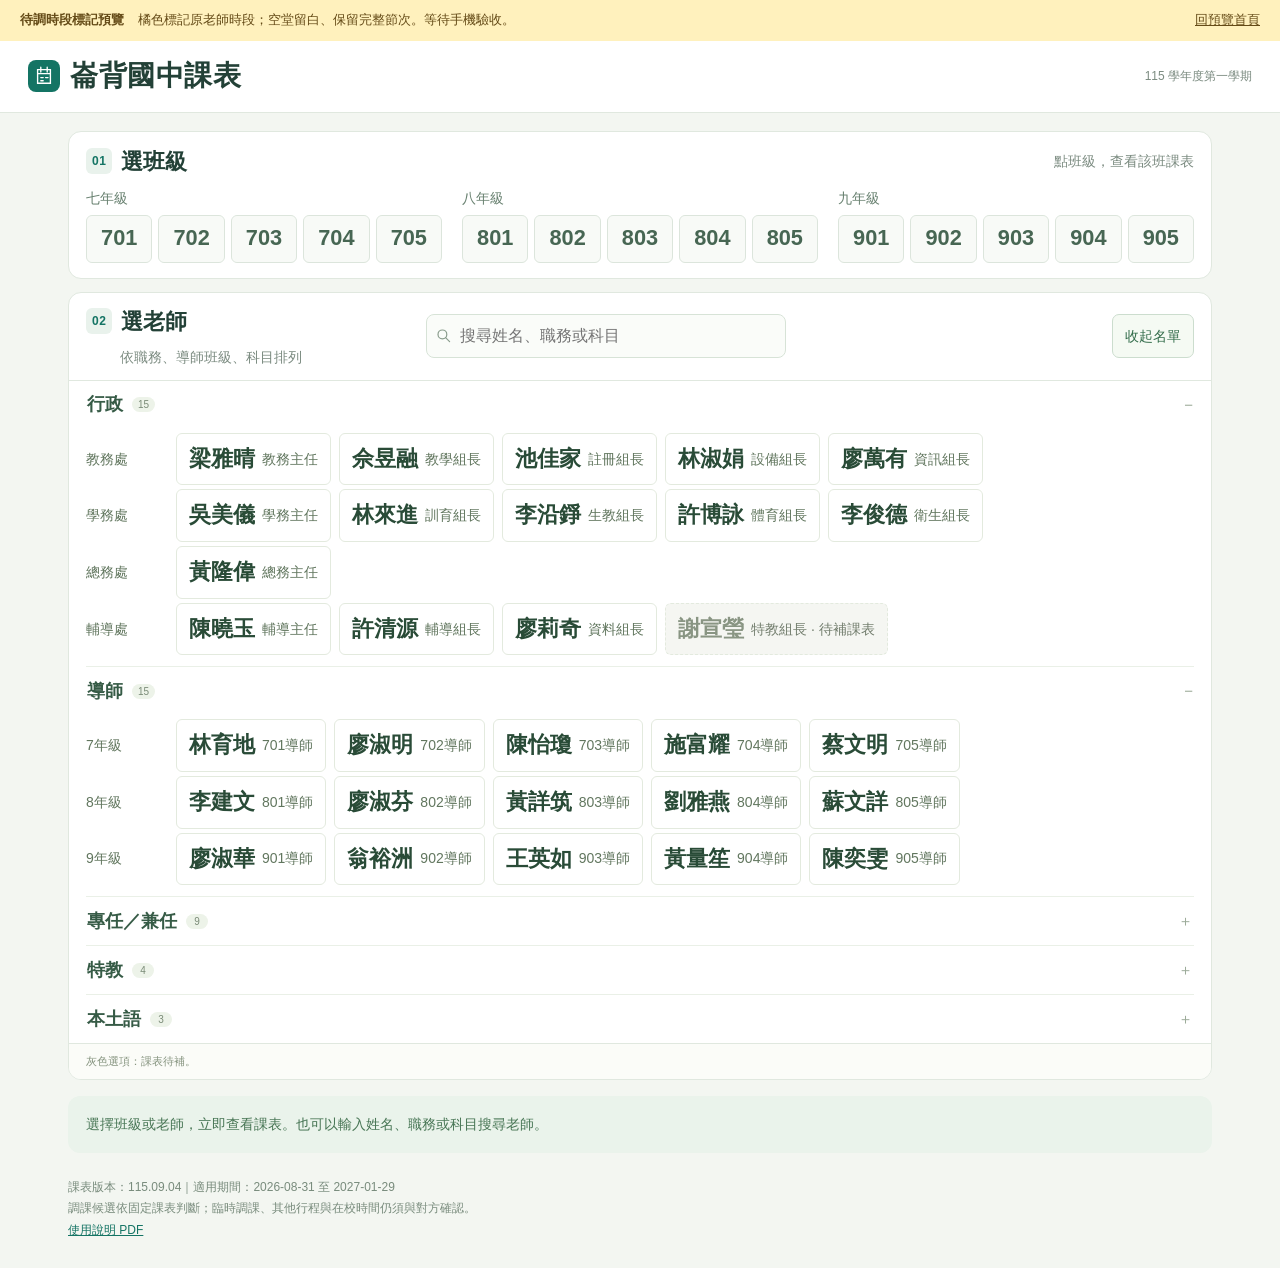
==== lunbei-timetable/index.html @ 3bd7e28e "Preview original lesson markers and blank timetable slots" ====
<!doctype html>
<html lang="zh-Hant">
<head>
<meta charset="utf-8">
<meta name="viewport" content="width=device-width,initial-scale=1">
<meta name="description" content="崙背國中教師與班級課表查詢。手機單日與整週模式，並提供同班無衝堂的直接調課候選。">
<meta name="theme-color" content="#147464">
<title>預覽｜崙背國中課表</title>
<meta name="robots" content="noindex,nofollow">
<style>.preview-notice{padding:10px 20px;background:#fff1bd;color:#654b17;font:13px/1.6 -apple-system,BlinkMacSystemFont,"PingFang TC",sans-serif;display:flex;flex-wrap:wrap;gap:4px 14px;align-items:center}.preview-notice strong{font-size:13px}.preview-notice a{color:#654b17;margin-left:auto;white-space:nowrap}</style>
<link rel="icon" href="favicon.svg" type="image/svg+xml">
<link rel="stylesheet" href="style.css?v=20261104-type1">
<link rel="stylesheet" href="flow.css?v=20261104-marker1">
<link rel="stylesheet" href="candidate-preview.css?v=20261104-marker1">
<script defer src="config.js?v=20261104-marker1"></script>
<script defer src="selection-data.js?v=20261104-role1"></script>
<script defer src="timetable-data.js"></script>
<script defer src="menu.js"></script>
<script defer src="timetable-engine.js"></script>
<script defer src="candidate-preview.js?v=20261104-marker1"></script>
<script defer src="app.js?v=20261104-marker1"></script>
</head><body>
<aside class="preview-notice" aria-label="預覽版本說明"><strong>待調時段標記預覽</strong><span>橘色標記原老師時段；空堂留白、保留完整節次。等待手機驗收。</span><a href="../">回預覽首頁</a></aside>
<header><div class="brand"><svg viewBox="0 0 40 40" fill="none" aria-hidden="true"><rect width="40" height="40" rx="10" fill="#147464"/><path d="M12 12h16v17H12zM12 17h16M16 9v6M24 9v6M16 22h3M22 22h3M16 26h3" stroke="white" stroke-width="1.7" stroke-linecap="round"/></svg>崙背國中課表</div><span class="semester" id="semester">115 學年度第一學期</span></header>
<main><section class="panel" aria-label="班級選單"><div class="panel-title"><div class="title"><span class="step">01</span>選班級</div><span class="hint">點班級，查看該班課表</span></div><div class="classes" id="classes"></div></section>
<section class="panel teacher-panel" aria-label="教師選單"><div class="teacher-head"><div><div class="title"><span class="step">02</span>選老師<span class="hint">依職務、導師班級、科目排列</span></div></div><div class="search"><svg viewBox="0 0 20 20" fill="none" aria-hidden="true"><circle cx="8" cy="8" r="5.5" stroke-width="1.5"/><path d="m12 12 5 5" stroke-width="1.5" stroke-linecap="round"/></svg><input id="teacher-search" type="search" aria-label="搜尋教師姓名或職務" placeholder="搜尋姓名、職務或科目"></div></div><div class="teacher-sections" id="teacher-sections"></div><div class="no-results" role="status">找不到符合的老師，請試試姓名或職務。</div><div class="teacher-footer">灰色選項：課表待補。</div></section>
<section class="empty-state" id="empty-state">選擇班級或老師，立即查看課表。也可以輸入姓名、職務或科目搜尋老師。</section></main>
<footer class="site-footer"><div id="data-version">課表版本：115.09.04</div><div>調課候選依固定課表判斷；臨時調課、其他行程與在校時間仍須與對方確認。</div><a id="manual-link" href="user-manual.pdf" target="_blank" rel="noopener">使用說明 PDF</a></footer><noscript>請啟用瀏覽器的 JavaScript，才能查詢課表。</noscript></body></html>
---- lunbei-timetable/style.css ----
:root{--ink:#234137;--muted:#7b8b80;--green:#147464;--line:#e0e8df;--bg:#f3f6f1}*{box-sizing:border-box}body{margin:0;font:15px/1.5 -apple-system,BlinkMacSystemFont,"PingFang TC",sans-serif;background:var(--bg);color:var(--ink)}button,input{font:inherit}button{cursor:pointer}button:focus-visible,input:focus-visible,summary:focus-visible{outline:3px solid #69ae99;outline-offset:2px}header{height:59px;border-bottom:1px solid var(--line);background:white;padding:0 28px;display:flex;align-items:center;justify-content:space-between}.brand{display:flex;align-items:center;gap:10px;font-size:20px;font-weight:650;letter-spacing:.5px}.brand svg{width:32px;height:32px}.semester{font-size:12px;color:var(--muted)}main{padding:18px 28px 16px}.panel{background:white;border:1px solid var(--line);border-radius:13px;overflow:hidden}.panel-title{display:flex;justify-content:space-between;align-items:center;padding:13px 17px 10px;gap:12px}.title{display:flex;align-items:center;gap:9px;font-size:17px;font-weight:600}.step{font-size:11px;color:var(--green);background:#e9f2ec;border-radius:6px;padding:4px 6px;letter-spacing:.5px}.hint{font-size:12px;color:var(--muted)}.classes{display:flex;gap:23px;padding:0 17px 15px}.class-group{flex:1;display:flex;align-items:center;gap:10px}.class-label{font-size:12px;color:#688170;white-space:nowrap}.class-buttons{display:flex;flex:1;gap:5px}.class-button{border:1px solid #dce5dc;border-radius:6px;background:#f8faf7;color:#476653;font-size:14px;height:34px;flex:1;min-width:0}.class-button:hover,.teacher-button:hover{border-color:#89b6a2;background:#f0f7f1}.class-button.active,.teacher-button.active{background:var(--green);border-color:var(--green);color:white}.teacher-panel{margin-top:13px}.teacher-head{padding:12px 17px;display:flex;justify-content:space-between;align-items:center;border-bottom:1px solid var(--line);gap:14px}.teacher-head .hint{font-size:11px;margin-left:7px}.search{position:relative;width:260px}.search input{width:100%;height:36px;border:1px solid #d7e3d7;border-radius:8px;background:#fafcf9;padding:8px 10px 8px 33px;font-size:13px}.search svg{position:absolute;left:10px;top:10px;width:16px;height:16px;stroke:#899c8c}.teacher-sections{padding:0 17px}.group{border-bottom:1px solid #eaf0e7}.group:last-child{border-bottom:0}.group summary{cursor:pointer;list-style:none;display:flex;justify-content:space-between;align-items:center;padding:8px 1px;color:#365b46;font-size:13px;font-weight:600;min-height:35px}.group summary::-webkit-details-marker{display:none}.summary-left{display:flex;align-items:center;gap:9px}.subject-summary{display:block}.subject-summary>.summary-line{display:flex;align-items:center;gap:9px}.subject-summary small{display:block;font-size:10px;font-weight:400;color:#8c9a82;margin-top:4px;line-height:1.6}.count{background:#edf3e9;border-radius:15px;min-width:22px;padding:0 6px;font-size:10px;color:#7a8b77;font-weight:400;text-align:center}.group summary:after{content:'＋';color:#9baa98;font-size:15px;font-weight:400}.group[open] summary:after{content:'−'}.group-body{padding:0 0 7px}.teacher-row{display:flex;gap:10px;align-items:center;margin:4px 0;min-height:33px}.row-label{width:63px;flex-shrink:0;color:#8b9b89;font-size:11px}.people{display:flex;gap:6px;flex-wrap:wrap}.teacher-button{display:flex;align-items:center;gap:7px;min-height:32px;padding:5px 9px;border:1px solid #e3eade;border-radius:6px;background:#fff;color:#294b37;white-space:nowrap}.name{font-size:14px;font-weight:500}.role{font-size:10px;color:#91a18b}.active .role{color:#c9e7d7}.teacher-button.missing{color:#899583;background:#f5f6f2;border-style:dashed;cursor:not-allowed}.teacher-button.missing .role{color:#9da795}.subject-order{font-size:10px;color:#85937e;margin:0 1px 7px;line-height:1.6}.mini-note{font-size:11px;color:#9b8c67;background:#fbf8ef;border-radius:6px;padding:7px 9px;margin:4px 0 7px}.teacher-footer{border-top:1px solid var(--line);padding:9px 17px;font-size:11px;color:#879580;background:#fbfcf8}.result{display:flex;justify-content:space-between;align-items:center;margin-top:13px;border-radius:10px;padding:12px 16px;background:#e7f1e8;color:#426d50;font-size:13px}.result strong{font-size:15px;color:#2c6548}.preview-label{font-size:11px;color:#8a9885}.no-results{display:none;font-size:14px;padding:18px;color:var(--muted)}[hidden]{display:none!important}
@media(max-width:650px){header{height:62px;padding:0 18px}.brand{font-size:19px}.brand svg{width:29px}.semester{display:none}main{padding:16px}.panel-title{padding:13px 13px 9px}.title{font-size:17px}.panel-title .hint{font-size:10px}.classes{display:block;padding:0 13px 13px}.class-group{gap:8px;margin-top:8px}.class-label{font-size:11px;width:36px}.class-buttons{gap:5px}.class-button{height:36px;font-size:14px}.teacher-head{display:block;padding:13px}.teacher-head .hint{display:block;margin:2px 0 0 34px;font-size:10px}.search{width:100%;margin-top:12px}.search input{height:39px;font-size:14px}.search svg{top:12px}.teacher-sections{padding:0 13px}.group summary{min-height:47px;font-size:14px}.group-body{padding-bottom:8px}.teacher-row{display:block;margin:8px 0}.row-label{display:block;width:auto;margin-bottom:5px;font-size:11px}.people{gap:6px;display:grid;grid-template-columns:repeat(2,minmax(0,1fr))}.teacher-button{padding:8px 9px;min-height:45px;display:block;text-align:left}.name{display:block;font-size:14px}.role{display:block;font-size:10px;margin-top:2px}.subject-order{font-size:10px;margin-bottom:10px}.teacher-footer{padding:10px 13px;font-size:10px}.result{display:block;padding:12px 14px;font-size:12px}.result strong{display:block;margin-top:3px}.preview-label{display:block;font-size:10px;margin-top:5px}.mini-note{font-size:10px}}

.site-footer{max-width:1200px;margin:8px auto 26px;padding:0 28px;color:#788b7c;font-size:12px;line-height:1.8}.site-footer a{color:#147464}.empty-state{margin-top:16px;padding:18px;background:#eaf3eb;border-radius:12px;color:#487655;font-size:14px}main{max-width:1200px;margin:auto}header{gap:16px}.brand{white-space:nowrap}@media(max-width:650px){.site-footer{padding:0 16px}.brand{font-size:19px}}

/* Keep names readable on small screens; make room by reflowing controls. */
:root {
  --font-name: clamp(1.25rem, 1.2rem + .2vw, 1.375rem);
  --font-section: clamp(1.25rem, 1.15rem + .3vw, 1.375rem);
}
header { height: auto; min-height: 72px; padding-block: 12px; flex-wrap: wrap; }
.brand { font-size: clamp(1.5rem, 1.35rem + .6vw, 1.75rem); white-space: normal; }
.brand svg { flex-shrink: 0; }
.title { font-size: var(--font-section); flex-wrap: wrap; }
.panel-title { flex-wrap: wrap; gap: 6px 12px; }
.hint, .panel-title .hint { font-size: .875rem; }
.step { font-size: .75rem; }
.classes { display: grid; grid-template-columns: repeat(3, minmax(0, 1fr)); gap: 20px; }
.class-group { display: block; min-width: 0; }
.class-label { display: block; width: auto; margin-bottom: 6px; font-size: .875rem; }
.class-buttons { display: grid; grid-template-columns: repeat(auto-fit, minmax(min(100%, 2.75rem), 1fr)); gap: 6px; }
.class-button { font-size: var(--font-name); font-weight: 600; height: auto; min-height: 48px; padding: 6px 2px; }
.teacher-head { flex-wrap: wrap; }
.teacher-head > div:first-child { min-width: 0; }
.teacher-head .hint { flex-basis: 100%; margin: 0 0 0 34px; font-size: .875rem; font-weight: 400; }
.search { flex: 1 1 240px; max-width: 360px; }
.search input { min-height: 44px; height: auto; font-size: 1rem; }
.search svg { top: 14px; }
.group summary { font-size: 1.125rem; min-height: 48px; }
.row-label { width: 80px; font-size: .875rem; color: #61765e; }
.people { min-width: 0; flex: 1; gap: 8px; }
.teacher-button { min-width: 0; max-width: 100%; min-height: 48px; padding: 9px 12px; flex-wrap: wrap; white-space: normal; text-align: left; }
.name { font-size: var(--font-name); font-weight: 600; overflow-wrap: anywhere; }
.role { font-size: .875rem; color: #61765e; overflow-wrap: anywhere; }
.teacher-button.missing .role { color: #737e6e; }
@media (max-width: 999px) {
  .classes { grid-template-columns: minmax(0, 1fr); gap: 10px; }
}
@media (max-width: 650px) {
  .class-group { margin-top: 0; }
  .class-label { width: auto; }
  .teacher-head > div:first-child { flex: 1 1 150px; }
  .teacher-head .hint { margin-left: 0; }
  .search { max-width: none; margin-top: 0; }
  .row-label { width: auto; }
  .people { grid-template-columns: repeat(auto-fit, minmax(min(100%, 7rem), 1fr)); }
  .teacher-button { display: block; min-height: 76px; padding: 9px 10px; }
}
---- lunbei-timetable/flow.css ----
.teacher-toggle{margin-left:auto;padding:6px 12px;border:1px solid #ccddce;border-radius:7px;background:#f5faf3;color:#356e4c;white-space:nowrap;font-size:12px}.teacher-panel.collapsed #teacher-sections,.teacher-panel.collapsed .teacher-footer,.teacher-panel.collapsed .search,.teacher-panel.collapsed .teacher-head .hint{display:none}.teacher-panel.collapsed .teacher-head{border-bottom:0}.teacher-panel.collapsed .teacher-head:after{content:attr(data-selected);font-size:13px;color:#547c5c}.teacher-panel.collapsed .teacher-toggle{order:3}.result{display:none}
#schedule{margin-top:16px;scroll-margin-top:16px;background:#fff;border:1px solid var(--line);border-radius:13px;padding:18px}.schedule-head{display:flex;justify-content:space-between;align-items:flex-start;gap:12px}.schedule-head h2{margin:0;font-size:23px;line-height:1.35}.schedule-meta{font-size:11px;color:#8a9b87;margin:4px 0 0}.schedule-actions{display:flex;gap:6px}.schedule-actions button{border:1px solid #dae6d7;border-radius:7px;padding:7px 11px;font-size:12px;color:#4b7755;background:#fafcf8;white-space:nowrap}.schedule-helper{margin:14px 0 9px;font-size:12px;color:#73886f}.mode-controls{display:none}.week-table{border-collapse:separate;border-spacing:0;table-layout:fixed;width:100%;border:1px solid #e3ebdf;border-radius:8px;overflow:hidden}.week-table th{font-size:12px;font-weight:500;background:#f7faf4;color:#758b70;height:30px}.week-table th:first-child{width:60px}.week-table td{vertical-align:middle;border-top:1px solid #edf1e8;border-left:1px solid #edf1e8;padding:3px;height:46px}.week-table td:first-child{border-left:0;text-align:center;background:#fcfdf9;font-size:12px;color:#607f5b}.period-time{display:block;font-size:9px;color:#92a18b}.lesson-cell{width:100%;height:100%;min-height:38px;border:0;border-radius:5px;padding:4px 7px;background:#edf4fc;text-align:left;color:#3f6588;line-height:1.3}.lesson-cell strong{font-size:14px;font-weight:550;display:block}.lesson-cell small{display:block;font-size:11px;margin-top:2px;color:#718ba0}.lesson-cell:hover,.lesson-cell:focus-visible{background:#dfebf8}.lesson-cell.selected{background:#147464;color:white}.lesson-cell.selected small{color:#c4e5d6}.no-class{font-size:10px;color:#bac5b4;display:block;text-align:center}.lunch-row td{height:19px!important;min-height:0;padding:0;text-align:center!important;font-size:9px!important;background:#f6f8f0!important;color:#9cab91!important;letter-spacing:2px}.schedule-footer{font-size:11px;color:#94a18b;margin:10px 0 0}.weekday-buttons,.schedule-day{display:none}.candidate-panel{margin-top:16px;border:1px solid #cfe0cc;background:#f5faf2;border-radius:11px;padding:16px}.candidate-header{display:flex;justify-content:space-between;gap:10px}.candidate-header h3{margin:0;font-size:18px}.candidate-header button{border:0;background:none;color:#67895f;font-size:18px;min-width:32px}.selected-lesson{color:#68845d;font-size:12px;margin:5px 0 12px}.candidate-list{display:grid;grid-template-columns:repeat(3,minmax(0,1fr));gap:9px}.candidate-item{padding:12px;background:white;border:1px solid #dde8d6;border-radius:8px;font-size:13px}.candidate-item strong{display:block;font-size:14px;margin-bottom:4px}.candidate-item small{color:#8ba07f}.candidate-disclaimer{font-size:11px;color:#8a8f70;margin:12px 0 0}.candidate-empty{font-size:13px;color:#718761;line-height:1.7}
@media(max-width:650px){.teacher-head{display:flex;flex-wrap:wrap;align-items:center}.teacher-head>.search{flex-basis:100%}.teacher-panel.collapsed .teacher-head{padding:12px 13px}.teacher-panel.collapsed .teacher-head:after{display:none}.teacher-toggle{font-size:12px}.teacher-panel.collapsed{margin-top:10px}#schedule{padding:16px 12px;scroll-margin-top:12px}.schedule-head{display:block}.schedule-head h2{font-size:23px}.schedule-actions{margin-top:12px}.schedule-actions button{flex:1;min-height:36px}.schedule-meta{font-size:11px}.mode-controls{display:flex;gap:4px;padding:4px;margin:16px 0 12px;background:#eaf1e7;border-radius:9px}.mode-controls button{flex:1;min-height:35px;border:0;border-radius:6px;background:transparent;color:#6f8766;font-size:13px}.mode-controls button[aria-pressed=true]{background:#fff;color:#147464;box-shadow:0 1px 4px #24401812;font-weight:600}.schedule-helper{font-size:11px;margin-top:10px}.week-table th:first-child{width:33px}.week-table th{font-size:10px}.week-table td{height:50px;padding:2px}.lesson-cell{padding:3px 1px;text-align:center;min-height:44px}.lesson-cell strong{font-size:10px;overflow-wrap:anywhere}.lesson-cell small{font-size:10px}.period-time{font-size:8px}.no-class{font-size:9px}#schedule[data-mode=day] .week-table{display:none}#schedule[data-mode=day] .weekday-buttons{display:flex;gap:6px;margin:0 0 12px}#schedule[data-mode=day] .schedule-day{display:block}.weekday-buttons button{flex:1;border:1px solid #dbe6d5;border-radius:7px;background:white;padding:8px 0;color:#7d9473;font-size:13px}.weekday-buttons button[aria-pressed=true]{background:#147464;color:white;border-color:#147464}.day-slot{display:flex;gap:10px;align-items:center;margin:9px 0;min-height:62px}.day-slot-time{flex:0 0 47px;text-align:center;font-size:12px;color:#69815e}.day-slot-time small{display:block;font-size:9px;color:#a0ae94}.day-slot .lesson-cell{flex:1;min-height:62px;text-align:left;padding:10px 13px;border:1px solid #d7e6ef;border-radius:9px}.day-slot .lesson-cell strong{font-size:16px}.day-slot .lesson-cell small{font-size:12px}.day-empty{flex:1;border:1px dashed #dfe7d7;border-radius:9px;padding:15px;color:#a7b39d;font-size:12px}.candidate-list{grid-template-columns:1fr}.candidate-panel{padding:13px}.candidate-header h3{font-size:17px}.candidate-item strong{font-size:15px}}
@media(prefers-reduced-motion:reduce){html{scroll-behavior:auto}}

#schedule:focus{outline:none}

.schedule-actions{flex-wrap:wrap}.schedule-actions [data-return-class],.quick-nav [data-return-class]{background:#e7f3ed;border-color:#8ebca9;color:#165f4e;font-weight:600}.lesson-summary{display:flex;align-items:center;justify-content:space-between;gap:10px;margin-top:14px;padding:10px 12px;border:1px solid #cfe0d8;border-radius:8px;background:#f0f7f3}.lesson-summary p{margin:0;font-size:12px;color:#35634b}.lesson-summary button{flex-shrink:0;border:1px solid #a3c5b8;border-radius:6px;background:#fff;color:#165f4e;padding:8px 10px;font-size:12px;min-height:40px}.candidate-panel:focus{outline:none}.lesson-cell[aria-current=true]{box-shadow:inset 0 0 0 2px #095e50}
@media(max-width:650px){.schedule-actions [data-return-class]{flex-basis:100%}.lesson-summary{display:block}.lesson-summary button{margin-top:8px;width:100%}.quick-nav.has-class-origin{display:grid;grid-template-columns:repeat(2,minmax(0,1fr))}body.has-quick-nav.has-class-origin{padding-bottom:calc(138px + env(safe-area-inset-bottom))}}

.schedule-head h2{display:inline}.schedule-status{display:inline-block;vertical-align:middle;margin:0 0 3px 9px;padding:3px 8px;border-radius:20px;background:#fbefd7;color:#87601f;font-size:11px;white-space:nowrap}.schedule-notice{margin:12px 0 0;padding:9px 11px;border:1px solid #eddfbe;border-radius:8px;background:#fffbf2;color:#836e41;font-size:12px;line-height:1.6}.unknown-class{display:block;text-align:center;color:#8d897d;font-size:11px}.partial-lesson{cursor:default}.partial-lesson:hover{background:#edf4fc}@media(max-width:650px){.schedule-status{font-size:10px}.schedule-notice{font-size:11px}.unknown-class{font-size:10px}}

/* Blank daily cells retain their full slot height, without placeholder text. */
.day-empty { min-height: 62px; }
/* Keep navigation reachable below long timetable and candidate lists. */
.quick-nav{position:fixed;z-index:20;right:24px;bottom:16px;display:flex;gap:6px;padding:8px;border:1px solid var(--line);border-radius:12px;background:#fff;box-shadow:0 4px 24px #23413726}.quick-nav button{min-height:44px;padding:10px 14px;border:1px solid #d9e5d9;border-radius:8px;background:#f6faf4;color:#35634b;font-size:14px;white-space:nowrap}.quick-nav button[data-quick=teacher]{background:var(--green);border-color:var(--green);color:#fff;font-weight:600}body.has-quick-nav{padding-bottom:88px}
@media(max-width:650px){.quick-nav{left:0;right:0;bottom:0;padding:9px 12px calc(9px + env(safe-area-inset-bottom));border-radius:0;border-width:1px 0 0;gap:6px}.quick-nav button{flex:1;min-width:0;padding:10px 6px;font-size:13px}body.has-quick-nav{padding-bottom:calc(82px + env(safe-area-inset-bottom))}}

/* Larger labels and daily lessons; the dense weekly grid keeps its sizing. */
.schedule-head h2 { font-size: clamp(1.625rem, 1.5rem + .4vw, 1.875rem); overflow-wrap: anywhere; }
.teacher-toggle { font-size: .875rem; min-height: 44px; }
.teacher-panel.collapsed .teacher-head:after { font-size: 1rem; }
.schedule-actions button { font-size: 1rem; min-height: 44px; white-space: normal; }
.mode-controls button, .weekday-buttons button { font-size: 1rem; min-height: 44px; }
.quick-nav button { font-size: .9375rem; white-space: normal; }
body.has-quick-nav { padding-bottom: calc(4.5rem + 16px); }
@media (max-width: 650px) {
  .teacher-head > .search { order: 3; }
  .teacher-toggle { order: 2; }
  .day-slot .lesson-cell { min-width: 0; min-height: 74px; line-height: 1.45; }
  .day-slot .lesson-cell strong { font-size: 1.125rem; }
  .day-slot .lesson-cell small { font-size: 1rem; overflow-wrap: anywhere; }
  .day-slot-time { flex-basis: 52px; font-size: .875rem; }
  .day-slot-time small { font-size: .75rem; }
  .weekday-buttons { flex-wrap: wrap; }
  .weekday-buttons button { min-width: 2.5rem; }
  .quick-nav button { padding-inline: 4px; }
  body.has-quick-nav { padding-bottom: calc(5.5rem + env(safe-area-inset-bottom)); }
  body.has-quick-nav.has-class-origin { padding-bottom: calc(9rem + env(safe-area-inset-bottom)); }
}
---- lunbei-timetable/candidate-preview.css ----
.candidate-list { grid-template-columns: minmax(0, 1fr); gap: 12px; overflow-anchor: none; }
.candidate-item { min-width: 0; padding: 0; }
.candidate-item.is-expanded { border-color: #78ab97; box-shadow: 0 0 0 1px #78ab97; }
.candidate-toggle { width: 100%; display: flex; justify-content: space-between; align-items: center; gap: 12px; padding: 14px; border: 0; border-radius: 8px; background: #fff; color: var(--ink); text-align: left; }
.candidate-toggle:hover { background: #f0f7f3; }
.candidate-toggle[aria-expanded=true] { background: #e8f3ed; border-radius: 8px 8px 0 0; }
.candidate-summary { min-width: 0; overflow-wrap: anywhere; }
.candidate-summary strong { font-size: 1rem; }
.candidate-summary > span { display: block; font-size: 1.125rem; font-weight: 600; }
.candidate-summary small { display: block; font-size: .875rem; color: #60785b; margin-top: 4px; }
.candidate-toggle-state { flex: 0 0 4.5em; font-size: .875rem; color: #176b55; text-align: center; white-space: nowrap; }
.candidate-detail { padding: 14px; border-top: 1px solid #cfe0d8; background: #fcfefb; border-radius: 0 0 8px 8px; }
.candidate-comparison { display: grid; grid-template-columns: minmax(0, 1fr); gap: 16px; }
.candidate-comparison section { min-width: 0; }
.candidate-comparison h4 { font-size: 1.25rem; margin: 2px 0 6px; overflow-wrap: anywhere; }
.compare-role { margin: 0; font-size: .875rem; color: #547661; }
.compare-lesson { margin: 0 0 12px; font-size: .875rem; color: #456c55; overflow-wrap: anywhere; }
.comparison-target .compare-lesson { display: none; }
.compare-source-summary { margin: 12px 0; padding: 12px; border: 1px solid #ddb466; border-radius: 9px; background: #fff3d7; color: #75460d; overflow-wrap: anywhere; }
.compare-source-summary b { display: block; font-size: 1rem; }
.compare-source-summary strong { margin: 3px 0; font-size: 1.25rem; }
.compare-source-summary p { margin: 0 0 10px; font-size: 1.0625rem; }
.compare-source-summary button { width: 100%; min-height: 44px; padding: 8px; font-size: 1.0625rem; border: 1px solid #bd9147; border-radius: 6px; background: #fffaf0; color: #75460d; }
.comparison-source, .comparison-target .compare-week { display: none; }
.candidate-mode-controls, .candidate-day-buttons { display: flex; gap: 5px; margin: 10px 0; flex-wrap: wrap; }
.candidate-mode-controls button, .candidate-day-buttons button { flex: 1; min-height: 44px; padding: 7px 3px; border: 1px solid #cbdcce; border-radius: 6px; color: #456c55; background: #fff; font-size: 1rem; }
.candidate-mode-controls button { min-width: 5em; }
.candidate-day-buttons button { min-width: 2.5em; }
.candidate-mode-controls button[aria-pressed=true], .candidate-day-buttons button[aria-pressed=true] { color: #fff; background: #147464; border-color: #147464; }
.candidate-day-buttons .has-origin-day { border: 2px solid #bd9147; }
.candidate-day-buttons small { display: block; font-size: .625rem; color: #8a591b; }
.candidate-day-buttons [aria-pressed=true] small { color: #fff1cd; }
.compare-legend { display: flex; gap: 4px 12px; flex-wrap: wrap; margin: 10px 0; color: #60715b; font-size: .75rem; }
.compare-legend i { display: inline-block; width: .75em; height: .75em; margin-right: 4px; border-radius: 2px; }
.legend-picked { background: #147464; }
.legend-origin { background: #fff0cc; border: 1px dashed #b26d10; }
.compare-day-title { font-size: 1rem; margin: 12px 0 6px; }
.compare-day-row { display: flex; align-items: stretch; gap: 8px; margin: 8px 0; }
.compare-time { flex: 0 0 3.5em; align-self: center; font-size: .875rem; color: #60785b; text-align: center; }
.compare-time small { display: block; font-size: .75rem; }
.compare-course { min-width: 0; padding: 8px; background: #edf4fc; color: #3f6588; border-radius: 5px; overflow-wrap: anywhere; }
.compare-course strong { display: block; font-size: 1rem; margin: 0; font-weight: 600; }
.compare-course small { display: block; font-size: .875rem; color: #607b90; }
.compare-day-row .compare-course, .compare-day-row .compare-empty { flex: 1; }
.compare-day-row .compare-course { padding: 10px; }
.compare-day-row .compare-course strong { font-size: 1.125rem; }
.compare-day-row .compare-course small { font-size: 1rem; }
.compare-empty { display: block; padding: 8px 2px; text-align: center; color: #84917c; font-size: .75rem; overflow-wrap: anywhere; }
.compare-day-row .compare-empty { min-height: 62px; border: 1px dashed #dfe7d7; border-radius: 6px; background: #f6f8f3; }
.compare-origin-slot { border: 2px dashed #b26d10; background: #fff0cc; color: #75460d; scroll-margin-block: 16px; }
.compare-origin-slot:focus-visible { outline: 3px solid #b26d10; outline-offset: 2px; }
.compare-origin-slot small { color: #75460d; }
.compare-origin-label { display: block; margin-bottom: 3px; font-size: .625rem; }
.compare-origin-subject { display: block; font-size: .75rem; }
.compare-day-row .compare-origin-label { font-size: .875rem; }
.compare-day-row .compare-origin-subject { font-size: 1.125rem; }
.compare-course.is-picked { background: #147464; color: #fff; }
.compare-course.is-picked small { color: #e2f3eb; }
.compare-picked-label { display: block; font-size: .625rem; margin-bottom: 3px; }
.compare-week-table { width: 100%; table-layout: fixed; border-collapse: collapse; }
.compare-week-table caption { font-size: .875rem; text-align: left; margin-bottom: 6px; }
.compare-week-table th, .compare-week-table td { border: 1px solid #dce6d8; padding: 2px; vertical-align: top; overflow-wrap: anywhere; }
.compare-week-table th { background: #f1f6ee; font-size: .75rem; color: #55704c; font-weight: 500; }
.compare-week-table th:first-child { width: 28px; }
.compare-week-table tbody th { vertical-align: middle; }
.compare-week-table tbody tr { height: 60px; }
.compare-week-table .compare-course { padding: 6px 3px; min-height: 54px; }
.compare-week-table .compare-course strong { font-size: .75rem; }
.compare-week-table .compare-course small { font-size: .6875rem; }
.compare-week-table .origin-prefix { display: none; }
.compare-note { margin: 12px 0 0; font-size: .75rem; color: #697e60; }
.candidate-detail[data-mode=week] .comparison-target .compare-week { display: block; }
.candidate-detail[data-mode=week] .compare-day, .candidate-detail[data-mode=week] .candidate-day-buttons { display: none; }
@media (min-width: 900px), (min-width: 568px) and (orientation: landscape) {
  .candidate-comparison { grid-template-columns: repeat(2, minmax(0, 1fr)); }
  .comparison-source, .comparison-target .compare-week { display: block; }
  .comparison-target .compare-lesson { display: block; }
  .candidate-comparison .compare-day, .candidate-mode-controls, .candidate-day-buttons, .compare-source-summary { display: none; }
}
@media (max-width: 899px) {
  .candidate-detail { padding: 10px; }
  .candidate-comparison { gap: 10px; }
  .compare-week-table .compare-course strong, .compare-week-table .compare-course small { font-size: .625rem; }
  .compare-week-table .compare-empty, .compare-week-table th { font-size: .625rem; }
  .compare-week-table th:first-child { width: 22px; }
  .compare-week-table .compare-course { padding: 4px 1px; }
}
@media (max-width: 899px) and (orientation: portrait) {
  .compare-week-table .compare-course strong, .compare-week-table .compare-origin-subject { font-size: .8125rem; }
  .compare-week-table .compare-course small, .compare-week-table th { font-size: .75rem; }
  .compare-week-table .compare-course { padding: 6px 3px; }
  .compare-week-table .compare-origin-slot { padding: 5px 2px; }
  .compare-week-table .compare-origin-slot strong { font-size: .75rem; }
  .compare-week-table .compare-origin-slot small { font-size: .6875rem; }
}
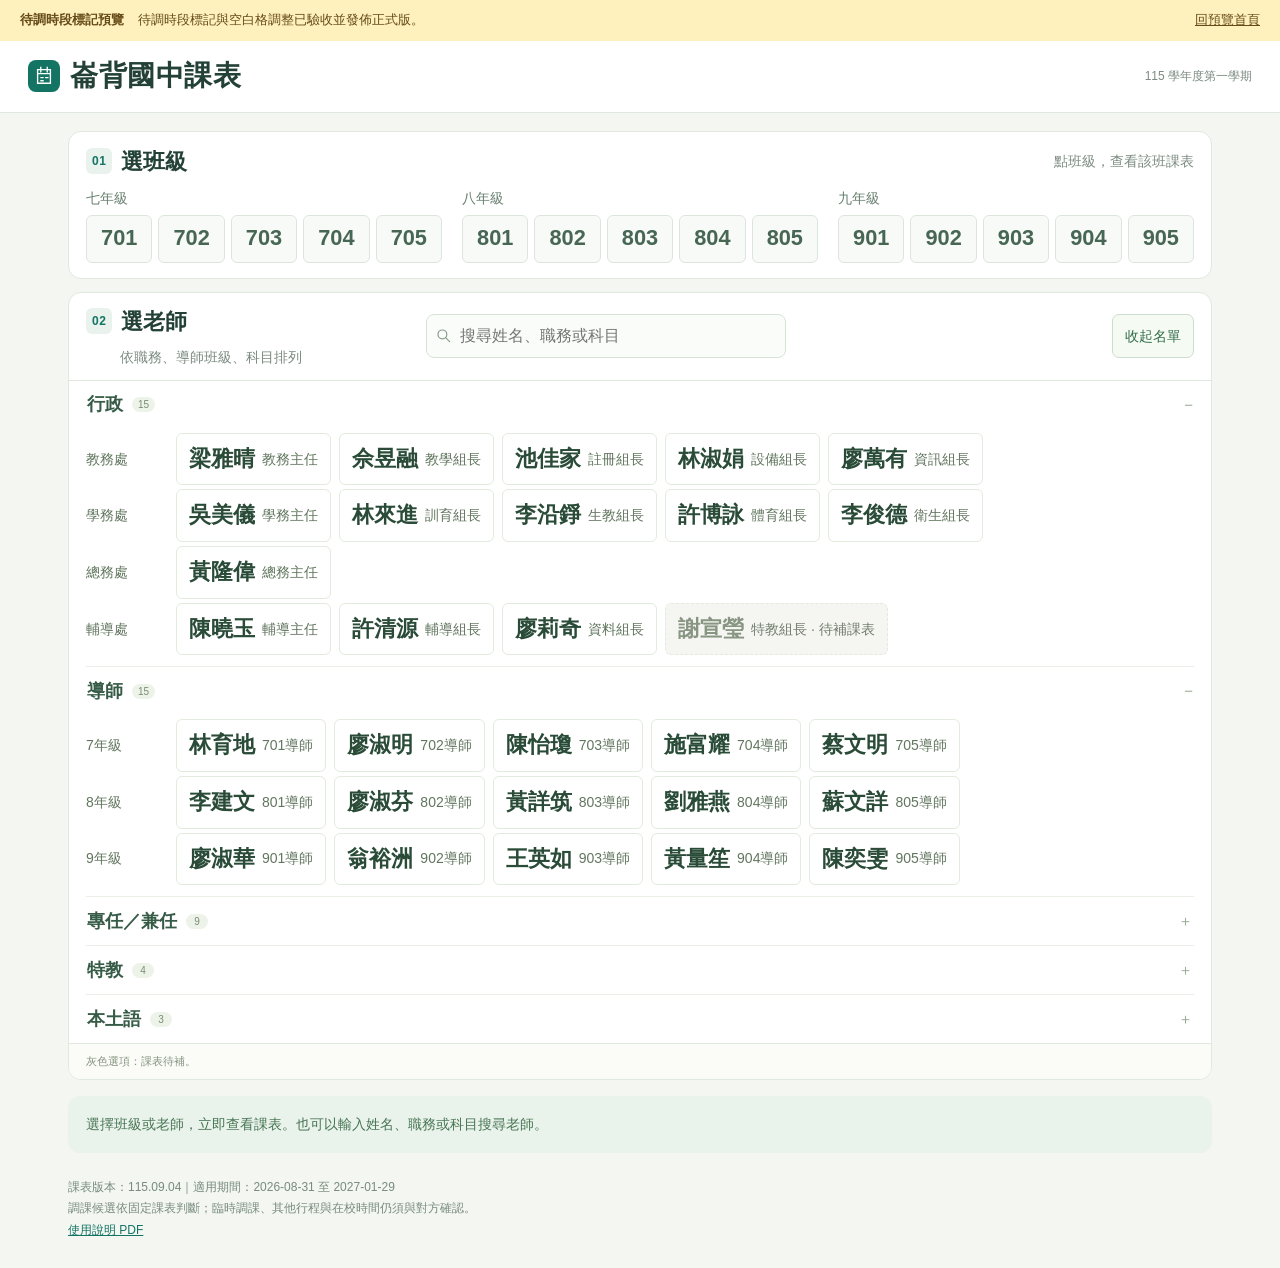
==== commit e17c36fe: "Mark source slot marker preview as released" ====
--- a/lunbei-timetable/index.html
+++ b/lunbei-timetable/index.html
@@ -20,7 +20,7 @@
 <script defer src="candidate-preview.js?v=20261104-marker1"></script>
 <script defer src="app.js?v=20261104-marker1"></script>
 </head><body>
-<aside class="preview-notice" aria-label="預覽版本說明"><strong>待調時段標記預覽</strong><span>橘色標記原老師時段；空堂留白、保留完整節次。等待手機驗收。</span><a href="../">回預覽首頁</a></aside>
+<aside class="preview-notice" aria-label="預覽版本說明"><strong>待調時段標記預覽</strong><span>待調時段標記與空白格調整已驗收並發佈正式版。</span><a href="../">回預覽首頁</a></aside>
 <header><div class="brand"><svg viewBox="0 0 40 40" fill="none" aria-hidden="true"><rect width="40" height="40" rx="10" fill="#147464"/><path d="M12 12h16v17H12zM12 17h16M16 9v6M24 9v6M16 22h3M22 22h3M16 26h3" stroke="white" stroke-width="1.7" stroke-linecap="round"/></svg>崙背國中課表</div><span class="semester" id="semester">115 學年度第一學期</span></header>
 <main><section class="panel" aria-label="班級選單"><div class="panel-title"><div class="title"><span class="step">01</span>選班級</div><span class="hint">點班級，查看該班課表</span></div><div class="classes" id="classes"></div></section>
 <section class="panel teacher-panel" aria-label="教師選單"><div class="teacher-head"><div><div class="title"><span class="step">02</span>選老師<span class="hint">依職務、導師班級、科目排列</span></div></div><div class="search"><svg viewBox="0 0 20 20" fill="none" aria-hidden="true"><circle cx="8" cy="8" r="5.5" stroke-width="1.5"/><path d="m12 12 5 5" stroke-width="1.5" stroke-linecap="round"/></svg><input id="teacher-search" type="search" aria-label="搜尋教師姓名或職務" placeholder="搜尋姓名、職務或科目"></div></div><div class="teacher-sections" id="teacher-sections"></div><div class="no-results" role="status">找不到符合的老師，請試試姓名或職務。</div><div class="teacher-footer">灰色選項：課表待補。</div></section>
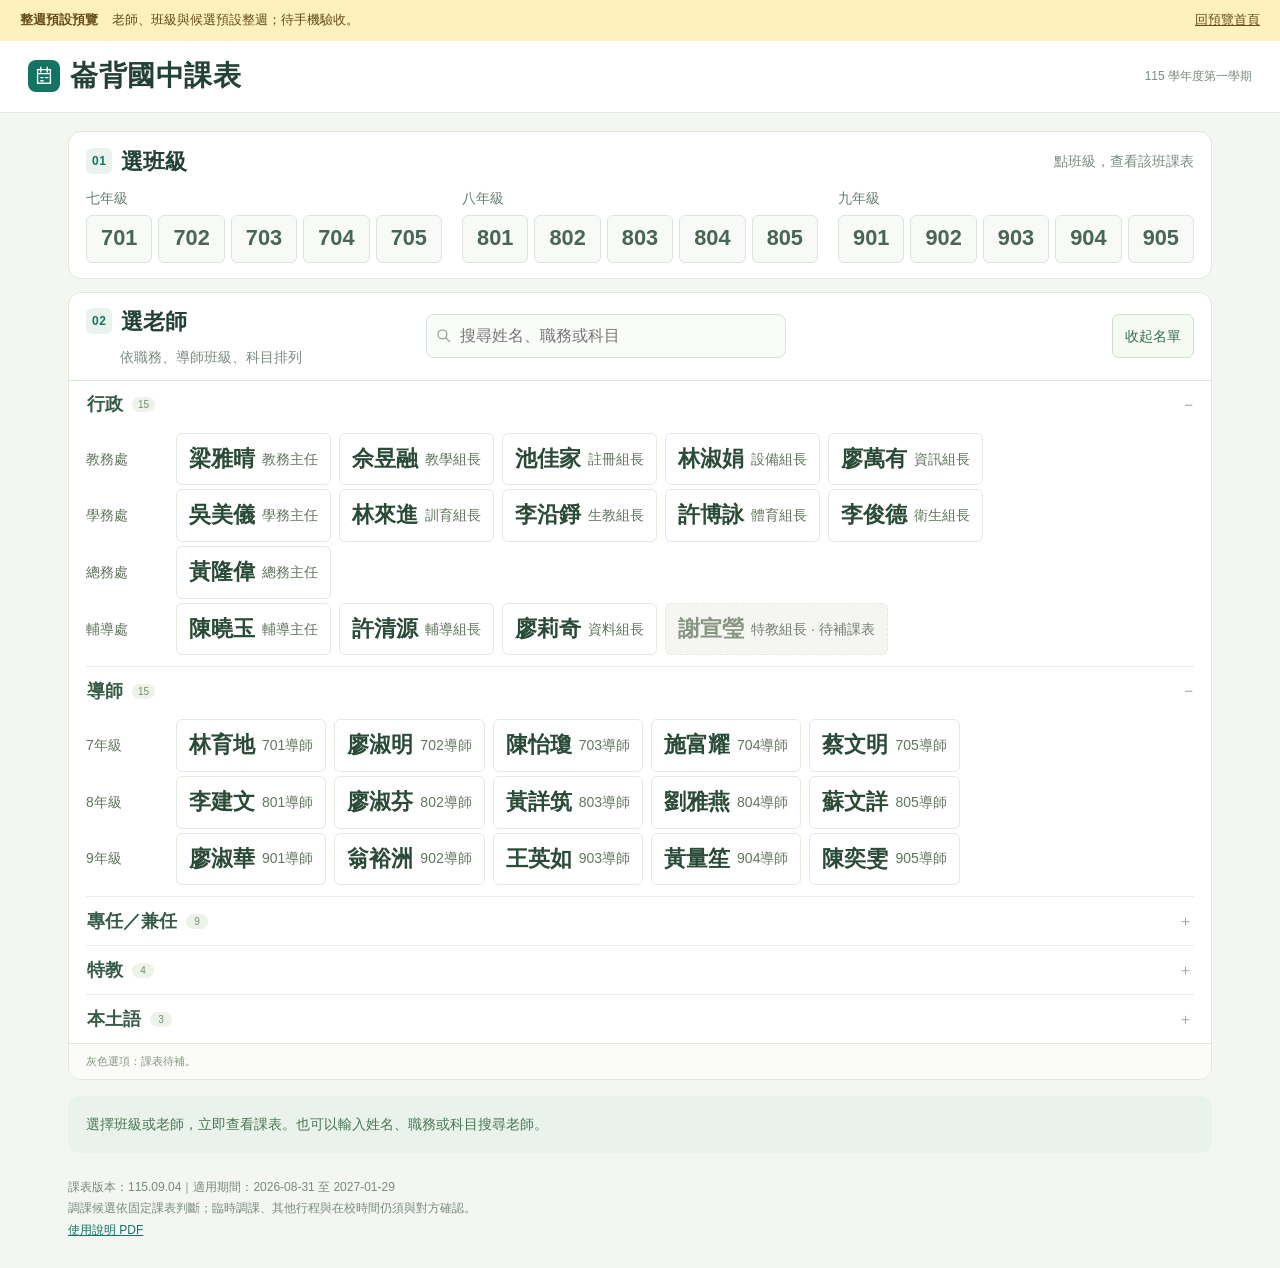
==== commit c734ee2d: "Preview default week view for all timetables" ====
--- a/lunbei-timetable/index.html
+++ b/lunbei-timetable/index.html
@@ -12,15 +12,15 @@
 <link rel="stylesheet" href="style.css?v=20261104-type1">
 <link rel="stylesheet" href="flow.css?v=20261104-marker1">
 <link rel="stylesheet" href="candidate-preview.css?v=20261104-marker1">
-<script defer src="config.js?v=20261104-marker1"></script>
+<script defer src="config.js?v=20261104-week1"></script>
 <script defer src="selection-data.js?v=20261104-role1"></script>
 <script defer src="timetable-data.js"></script>
 <script defer src="menu.js"></script>
 <script defer src="timetable-engine.js"></script>
-<script defer src="candidate-preview.js?v=20261104-marker1"></script>
-<script defer src="app.js?v=20261104-marker1"></script>
+<script defer src="candidate-preview.js?v=20261104-week1"></script>
+<script defer src="app.js?v=20261104-week1"></script>
 </head><body>
-<aside class="preview-notice" aria-label="預覽版本說明"><strong>待調時段標記預覽</strong><span>待調時段標記與空白格調整已驗收並發佈正式版。</span><a href="../">回預覽首頁</a></aside>
+<aside class="preview-notice" aria-label="預覽版本說明"><strong>整週預設預覽</strong><span>老師、班級與候選預設整週；待手機驗收。</span><a href="../">回預覽首頁</a></aside>
 <header><div class="brand"><svg viewBox="0 0 40 40" fill="none" aria-hidden="true"><rect width="40" height="40" rx="10" fill="#147464"/><path d="M12 12h16v17H12zM12 17h16M16 9v6M24 9v6M16 22h3M22 22h3M16 26h3" stroke="white" stroke-width="1.7" stroke-linecap="round"/></svg>崙背國中課表</div><span class="semester" id="semester">115 學年度第一學期</span></header>
 <main><section class="panel" aria-label="班級選單"><div class="panel-title"><div class="title"><span class="step">01</span>選班級</div><span class="hint">點班級，查看該班課表</span></div><div class="classes" id="classes"></div></section>
 <section class="panel teacher-panel" aria-label="教師選單"><div class="teacher-head"><div><div class="title"><span class="step">02</span>選老師<span class="hint">依職務、導師班級、科目排列</span></div></div><div class="search"><svg viewBox="0 0 20 20" fill="none" aria-hidden="true"><circle cx="8" cy="8" r="5.5" stroke-width="1.5"/><path d="m12 12 5 5" stroke-width="1.5" stroke-linecap="round"/></svg><input id="teacher-search" type="search" aria-label="搜尋教師姓名或職務" placeholder="搜尋姓名、職務或科目"></div></div><div class="teacher-sections" id="teacher-sections"></div><div class="no-results" role="status">找不到符合的老師，請試試姓名或職務。</div><div class="teacher-footer">灰色選項：課表待補。</div></section>
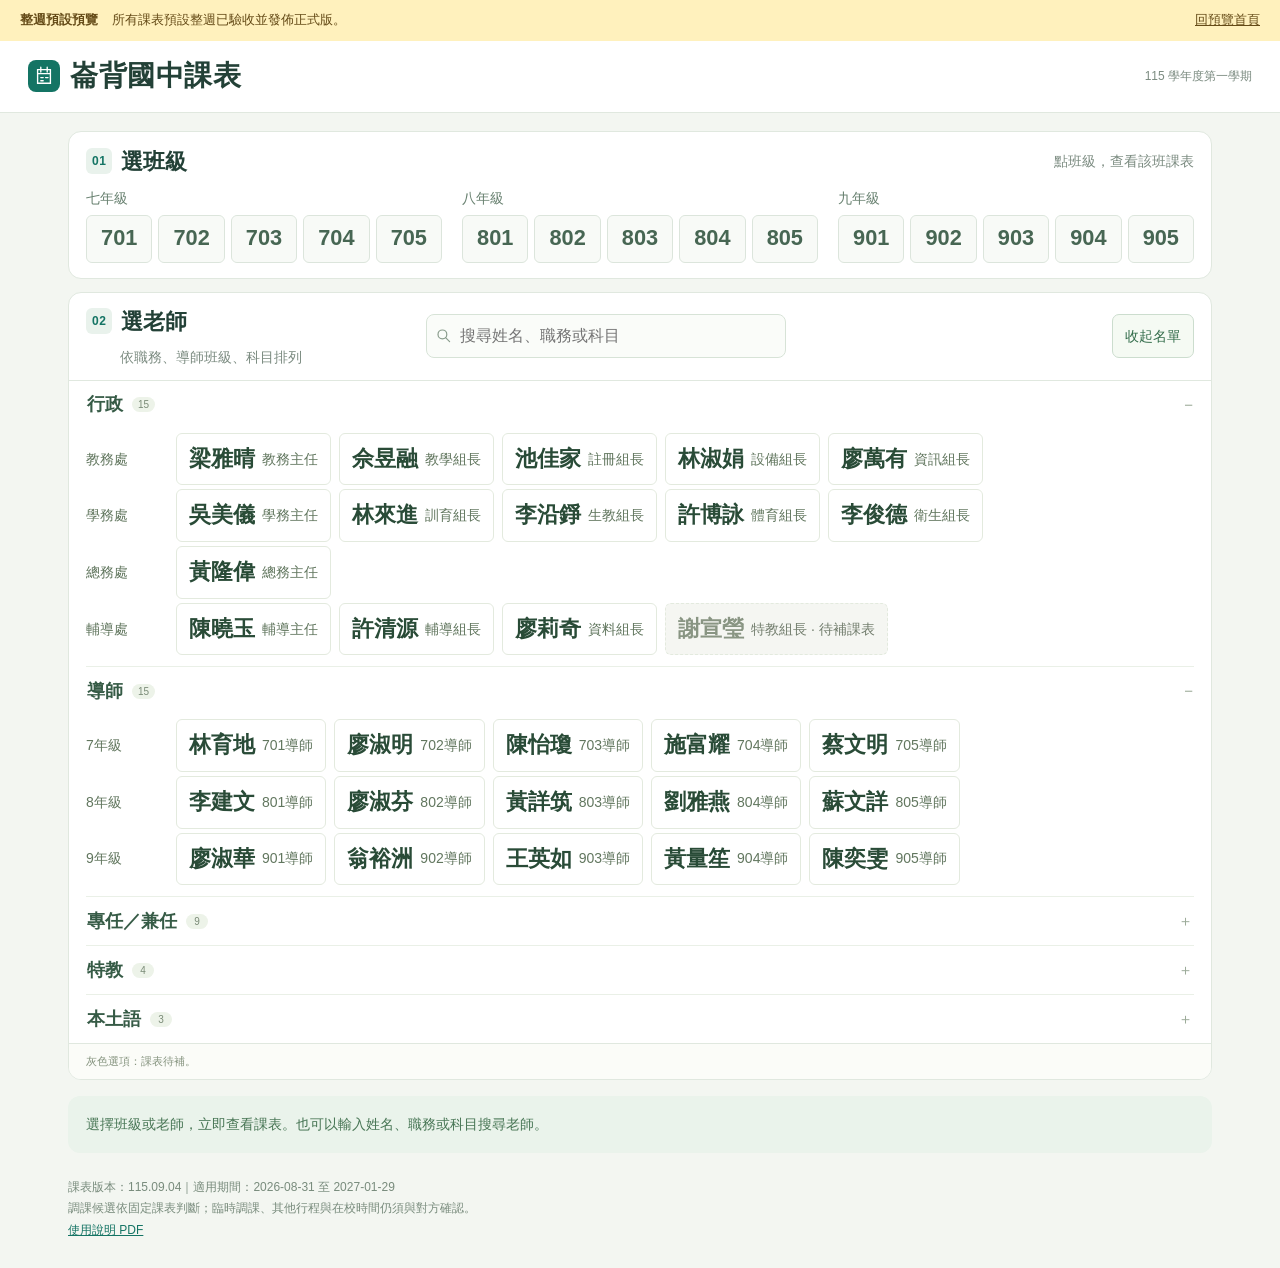
==== commit 002095ed: "Mark default week preview as released" ====
--- a/lunbei-timetable/index.html
+++ b/lunbei-timetable/index.html
@@ -20,7 +20,7 @@
 <script defer src="candidate-preview.js?v=20261104-week1"></script>
 <script defer src="app.js?v=20261104-week1"></script>
 </head><body>
-<aside class="preview-notice" aria-label="預覽版本說明"><strong>整週預設預覽</strong><span>老師、班級與候選預設整週；待手機驗收。</span><a href="../">回預覽首頁</a></aside>
+<aside class="preview-notice" aria-label="預覽版本說明"><strong>整週預設預覽</strong><span>所有課表預設整週已驗收並發佈正式版。</span><a href="../">回預覽首頁</a></aside>
 <header><div class="brand"><svg viewBox="0 0 40 40" fill="none" aria-hidden="true"><rect width="40" height="40" rx="10" fill="#147464"/><path d="M12 12h16v17H12zM12 17h16M16 9v6M24 9v6M16 22h3M22 22h3M16 26h3" stroke="white" stroke-width="1.7" stroke-linecap="round"/></svg>崙背國中課表</div><span class="semester" id="semester">115 學年度第一學期</span></header>
 <main><section class="panel" aria-label="班級選單"><div class="panel-title"><div class="title"><span class="step">01</span>選班級</div><span class="hint">點班級，查看該班課表</span></div><div class="classes" id="classes"></div></section>
 <section class="panel teacher-panel" aria-label="教師選單"><div class="teacher-head"><div><div class="title"><span class="step">02</span>選老師<span class="hint">依職務、導師班級、科目排列</span></div></div><div class="search"><svg viewBox="0 0 20 20" fill="none" aria-hidden="true"><circle cx="8" cy="8" r="5.5" stroke-width="1.5"/><path d="m12 12 5 5" stroke-width="1.5" stroke-linecap="round"/></svg><input id="teacher-search" type="search" aria-label="搜尋教師姓名或職務" placeholder="搜尋姓名、職務或科目"></div></div><div class="teacher-sections" id="teacher-sections"></div><div class="no-results" role="status">找不到符合的老師，請試試姓名或職務。</div><div class="teacher-footer">灰色選項：課表待補。</div></section>
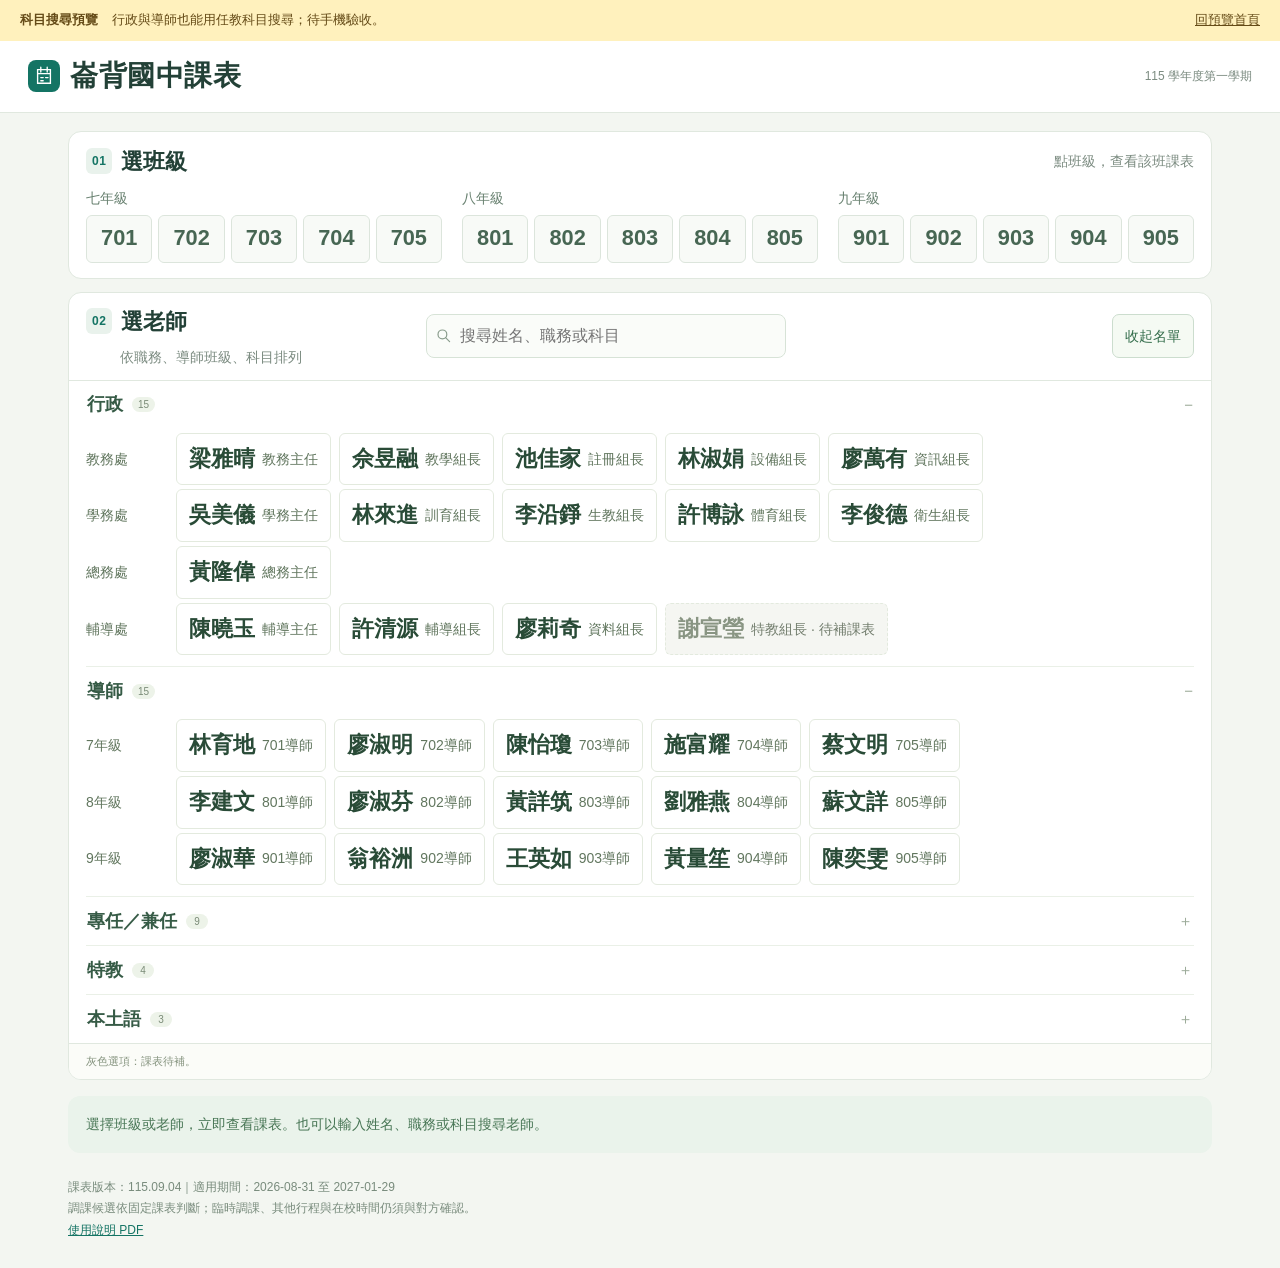
==== commit a9e0529e: "Preview subject search across all teacher roles" ====
--- a/lunbei-timetable/index.html
+++ b/lunbei-timetable/index.html
@@ -12,17 +12,17 @@
 <link rel="stylesheet" href="style.css?v=20261104-type1">
 <link rel="stylesheet" href="flow.css?v=20261104-marker1">
 <link rel="stylesheet" href="candidate-preview.css?v=20261104-marker1">
-<script defer src="config.js?v=20261104-week1"></script>
+<script defer src="config.js?v=20261104-search1"></script>
 <script defer src="selection-data.js?v=20261104-role1"></script>
 <script defer src="timetable-data.js"></script>
-<script defer src="menu.js"></script>
+<script defer src="menu.js?v=20261104-search1"></script>
 <script defer src="timetable-engine.js"></script>
 <script defer src="candidate-preview.js?v=20261104-week1"></script>
 <script defer src="app.js?v=20261104-week1"></script>
 </head><body>
-<aside class="preview-notice" aria-label="預覽版本說明"><strong>整週預設預覽</strong><span>所有課表預設整週已驗收並發佈正式版。</span><a href="../">回預覽首頁</a></aside>
+<aside class="preview-notice" aria-label="預覽版本說明"><strong>科目搜尋預覽</strong><span>行政與導師也能用任教科目搜尋；待手機驗收。</span><a href="../">回預覽首頁</a></aside>
 <header><div class="brand"><svg viewBox="0 0 40 40" fill="none" aria-hidden="true"><rect width="40" height="40" rx="10" fill="#147464"/><path d="M12 12h16v17H12zM12 17h16M16 9v6M24 9v6M16 22h3M22 22h3M16 26h3" stroke="white" stroke-width="1.7" stroke-linecap="round"/></svg>崙背國中課表</div><span class="semester" id="semester">115 學年度第一學期</span></header>
 <main><section class="panel" aria-label="班級選單"><div class="panel-title"><div class="title"><span class="step">01</span>選班級</div><span class="hint">點班級，查看該班課表</span></div><div class="classes" id="classes"></div></section>
-<section class="panel teacher-panel" aria-label="教師選單"><div class="teacher-head"><div><div class="title"><span class="step">02</span>選老師<span class="hint">依職務、導師班級、科目排列</span></div></div><div class="search"><svg viewBox="0 0 20 20" fill="none" aria-hidden="true"><circle cx="8" cy="8" r="5.5" stroke-width="1.5"/><path d="m12 12 5 5" stroke-width="1.5" stroke-linecap="round"/></svg><input id="teacher-search" type="search" aria-label="搜尋教師姓名或職務" placeholder="搜尋姓名、職務或科目"></div></div><div class="teacher-sections" id="teacher-sections"></div><div class="no-results" role="status">找不到符合的老師，請試試姓名或職務。</div><div class="teacher-footer">灰色選項：課表待補。</div></section>
+<section class="panel teacher-panel" aria-label="教師選單"><div class="teacher-head"><div><div class="title"><span class="step">02</span>選老師<span class="hint">依職務、導師班級、科目排列</span></div></div><div class="search"><svg viewBox="0 0 20 20" fill="none" aria-hidden="true"><circle cx="8" cy="8" r="5.5" stroke-width="1.5"/><path d="m12 12 5 5" stroke-width="1.5" stroke-linecap="round"/></svg><input id="teacher-search" type="search" aria-label="搜尋教師姓名、職務或科目" placeholder="搜尋姓名、職務或科目"></div></div><div class="teacher-sections" id="teacher-sections"></div><div class="no-results" role="status">找不到符合的老師，請試試姓名或職務。</div><div class="teacher-footer">灰色選項：課表待補。</div></section>
 <section class="empty-state" id="empty-state">選擇班級或老師，立即查看課表。也可以輸入姓名、職務或科目搜尋老師。</section></main>
 <footer class="site-footer"><div id="data-version">課表版本：115.09.04</div><div>調課候選依固定課表判斷；臨時調課、其他行程與在校時間仍須與對方確認。</div><a id="manual-link" href="user-manual.pdf" target="_blank" rel="noopener">使用說明 PDF</a></footer><noscript>請啟用瀏覽器的 JavaScript，才能查詢課表。</noscript></body></html>
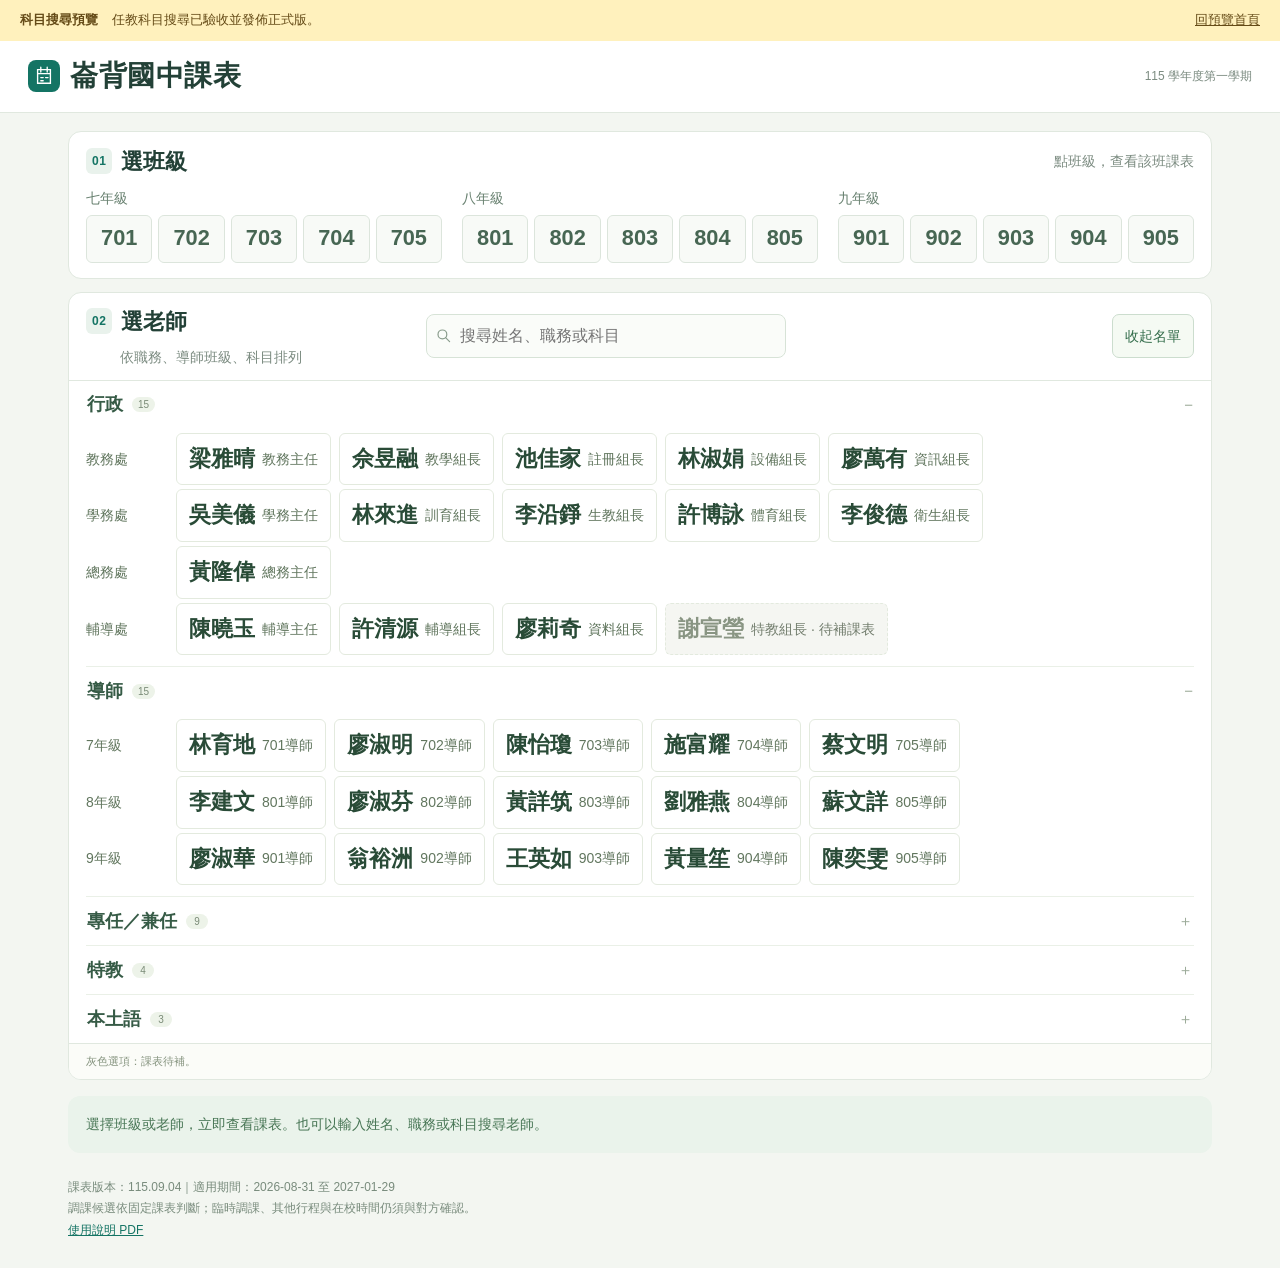
==== commit ffb29c32: "Mark teacher subject search preview as released" ====
--- a/lunbei-timetable/index.html
+++ b/lunbei-timetable/index.html
@@ -20,7 +20,7 @@
 <script defer src="candidate-preview.js?v=20261104-week1"></script>
 <script defer src="app.js?v=20261104-week1"></script>
 </head><body>
-<aside class="preview-notice" aria-label="預覽版本說明"><strong>科目搜尋預覽</strong><span>行政與導師也能用任教科目搜尋；待手機驗收。</span><a href="../">回預覽首頁</a></aside>
+<aside class="preview-notice" aria-label="預覽版本說明"><strong>科目搜尋預覽</strong><span>任教科目搜尋已驗收並發佈正式版。</span><a href="../">回預覽首頁</a></aside>
 <header><div class="brand"><svg viewBox="0 0 40 40" fill="none" aria-hidden="true"><rect width="40" height="40" rx="10" fill="#147464"/><path d="M12 12h16v17H12zM12 17h16M16 9v6M24 9v6M16 22h3M22 22h3M16 26h3" stroke="white" stroke-width="1.7" stroke-linecap="round"/></svg>崙背國中課表</div><span class="semester" id="semester">115 學年度第一學期</span></header>
 <main><section class="panel" aria-label="班級選單"><div class="panel-title"><div class="title"><span class="step">01</span>選班級</div><span class="hint">點班級，查看該班課表</span></div><div class="classes" id="classes"></div></section>
 <section class="panel teacher-panel" aria-label="教師選單"><div class="teacher-head"><div><div class="title"><span class="step">02</span>選老師<span class="hint">依職務、導師班級、科目排列</span></div></div><div class="search"><svg viewBox="0 0 20 20" fill="none" aria-hidden="true"><circle cx="8" cy="8" r="5.5" stroke-width="1.5"/><path d="m12 12 5 5" stroke-width="1.5" stroke-linecap="round"/></svg><input id="teacher-search" type="search" aria-label="搜尋教師姓名、職務或科目" placeholder="搜尋姓名、職務或科目"></div></div><div class="teacher-sections" id="teacher-sections"></div><div class="no-results" role="status">找不到符合的老師，請試試姓名或職務。</div><div class="teacher-footer">灰色選項：課表待補。</div></section>
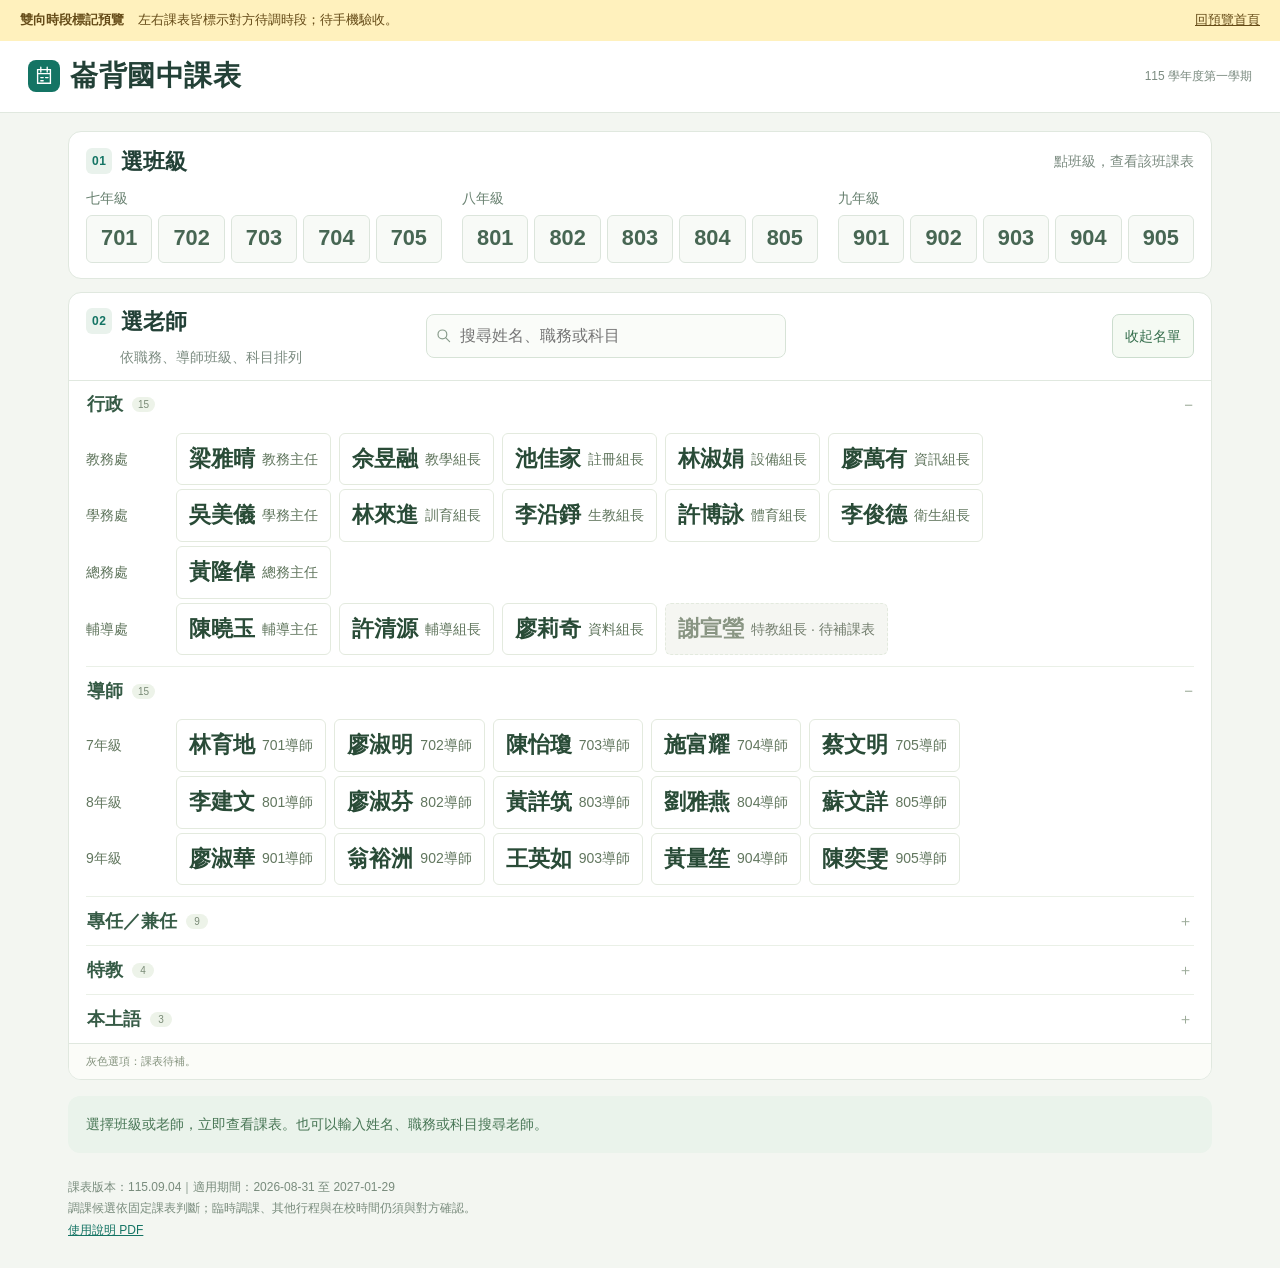
==== commit 4dd5c2a3: "Preview reciprocal lesson markers in comparison tables" ====
--- a/lunbei-timetable/index.html
+++ b/lunbei-timetable/index.html
@@ -12,15 +12,15 @@
 <link rel="stylesheet" href="style.css?v=20261104-type1">
 <link rel="stylesheet" href="flow.css?v=20261104-marker1">
 <link rel="stylesheet" href="candidate-preview.css?v=20261104-marker1">
-<script defer src="config.js?v=20261104-search1"></script>
+<script defer src="config.js?v=20261104-reciprocal1"></script>
 <script defer src="selection-data.js?v=20261104-role1"></script>
 <script defer src="timetable-data.js"></script>
 <script defer src="menu.js?v=20261104-search1"></script>
 <script defer src="timetable-engine.js"></script>
-<script defer src="candidate-preview.js?v=20261104-week1"></script>
+<script defer src="candidate-preview.js?v=20261104-reciprocal1"></script>
 <script defer src="app.js?v=20261104-week1"></script>
 </head><body>
-<aside class="preview-notice" aria-label="預覽版本說明"><strong>科目搜尋預覽</strong><span>任教科目搜尋已驗收並發佈正式版。</span><a href="../">回預覽首頁</a></aside>
+<aside class="preview-notice" aria-label="預覽版本說明"><strong>雙向時段標記預覽</strong><span>左右課表皆標示對方待調時段；待手機驗收。</span><a href="../">回預覽首頁</a></aside>
 <header><div class="brand"><svg viewBox="0 0 40 40" fill="none" aria-hidden="true"><rect width="40" height="40" rx="10" fill="#147464"/><path d="M12 12h16v17H12zM12 17h16M16 9v6M24 9v6M16 22h3M22 22h3M16 26h3" stroke="white" stroke-width="1.7" stroke-linecap="round"/></svg>崙背國中課表</div><span class="semester" id="semester">115 學年度第一學期</span></header>
 <main><section class="panel" aria-label="班級選單"><div class="panel-title"><div class="title"><span class="step">01</span>選班級</div><span class="hint">點班級，查看該班課表</span></div><div class="classes" id="classes"></div></section>
 <section class="panel teacher-panel" aria-label="教師選單"><div class="teacher-head"><div><div class="title"><span class="step">02</span>選老師<span class="hint">依職務、導師班級、科目排列</span></div></div><div class="search"><svg viewBox="0 0 20 20" fill="none" aria-hidden="true"><circle cx="8" cy="8" r="5.5" stroke-width="1.5"/><path d="m12 12 5 5" stroke-width="1.5" stroke-linecap="round"/></svg><input id="teacher-search" type="search" aria-label="搜尋教師姓名、職務或科目" placeholder="搜尋姓名、職務或科目"></div></div><div class="teacher-sections" id="teacher-sections"></div><div class="no-results" role="status">找不到符合的老師，請試試姓名或職務。</div><div class="teacher-footer">灰色選項：課表待補。</div></section>
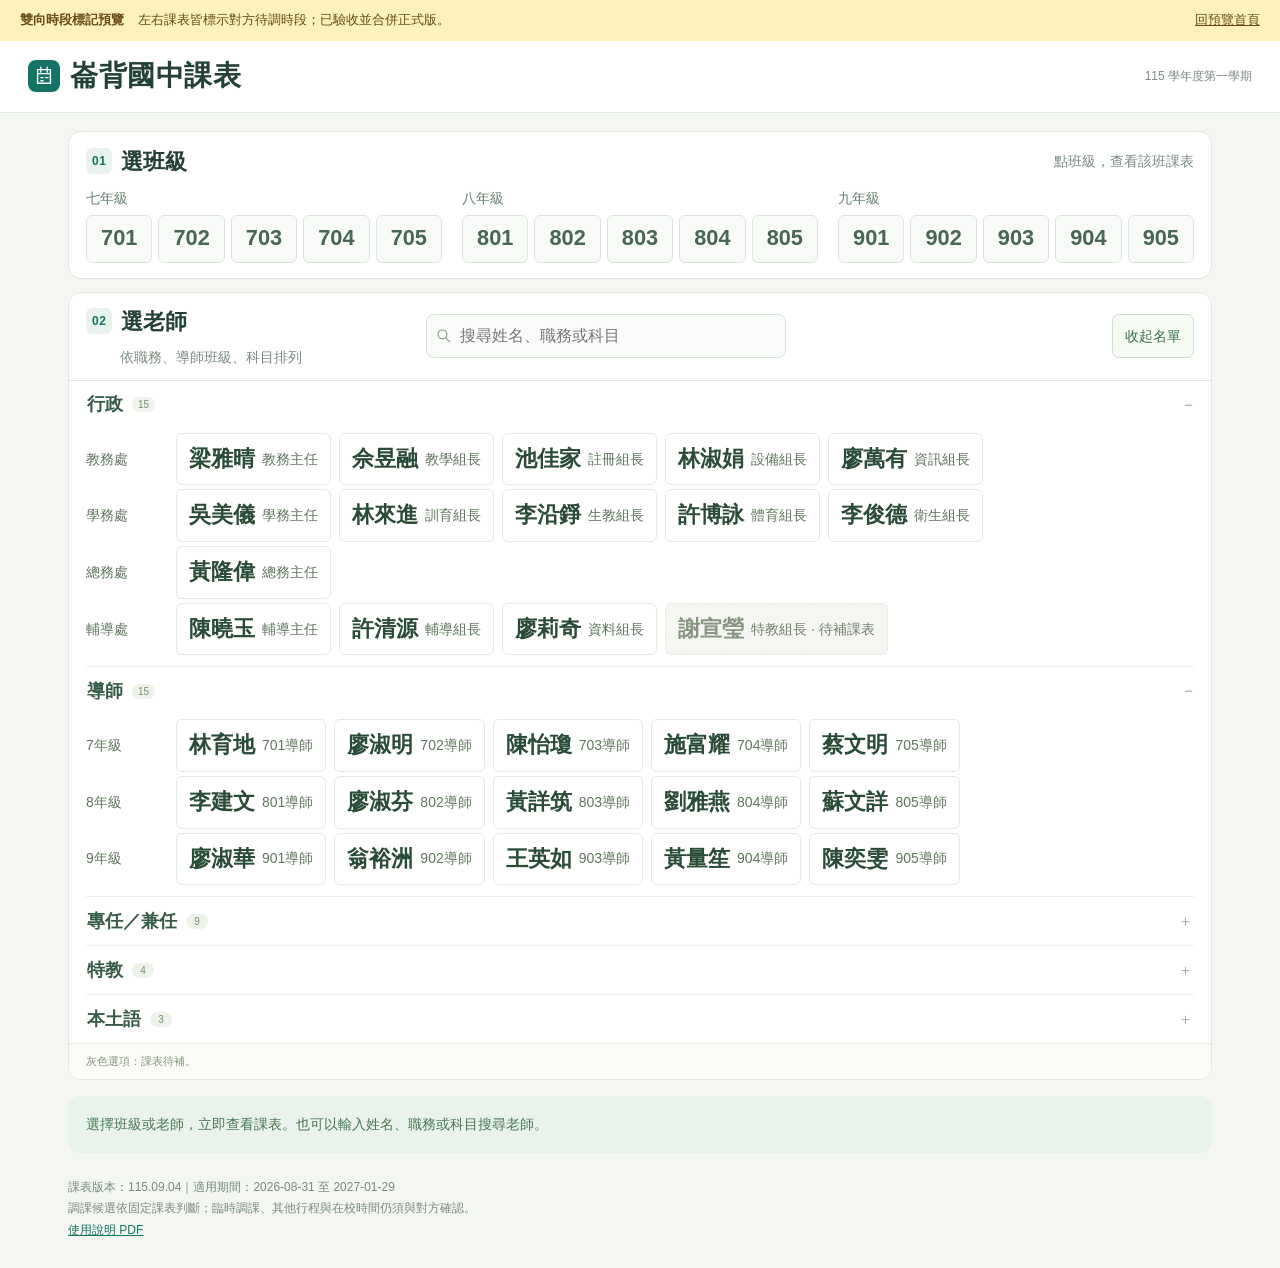
==== commit 9deba719: "Mark reciprocal slot preview accepted and released" ====
--- a/lunbei-timetable/index.html
+++ b/lunbei-timetable/index.html
@@ -20,7 +20,7 @@
 <script defer src="candidate-preview.js?v=20261104-reciprocal1"></script>
 <script defer src="app.js?v=20261104-week1"></script>
 </head><body>
-<aside class="preview-notice" aria-label="預覽版本說明"><strong>雙向時段標記預覽</strong><span>左右課表皆標示對方待調時段；待手機驗收。</span><a href="../">回預覽首頁</a></aside>
+<aside class="preview-notice" aria-label="預覽版本說明"><strong>雙向時段標記預覽</strong><span>左右課表皆標示對方待調時段；已驗收並合併正式版。</span><a href="../">回預覽首頁</a></aside>
 <header><div class="brand"><svg viewBox="0 0 40 40" fill="none" aria-hidden="true"><rect width="40" height="40" rx="10" fill="#147464"/><path d="M12 12h16v17H12zM12 17h16M16 9v6M24 9v6M16 22h3M22 22h3M16 26h3" stroke="white" stroke-width="1.7" stroke-linecap="round"/></svg>崙背國中課表</div><span class="semester" id="semester">115 學年度第一學期</span></header>
 <main><section class="panel" aria-label="班級選單"><div class="panel-title"><div class="title"><span class="step">01</span>選班級</div><span class="hint">點班級，查看該班課表</span></div><div class="classes" id="classes"></div></section>
 <section class="panel teacher-panel" aria-label="教師選單"><div class="teacher-head"><div><div class="title"><span class="step">02</span>選老師<span class="hint">依職務、導師班級、科目排列</span></div></div><div class="search"><svg viewBox="0 0 20 20" fill="none" aria-hidden="true"><circle cx="8" cy="8" r="5.5" stroke-width="1.5"/><path d="m12 12 5 5" stroke-width="1.5" stroke-linecap="round"/></svg><input id="teacher-search" type="search" aria-label="搜尋教師姓名、職務或科目" placeholder="搜尋姓名、職務或科目"></div></div><div class="teacher-sections" id="teacher-sections"></div><div class="no-results" role="status">找不到符合的老師，請試試姓名或職務。</div><div class="teacher-footer">灰色選項：課表待補。</div></section>
